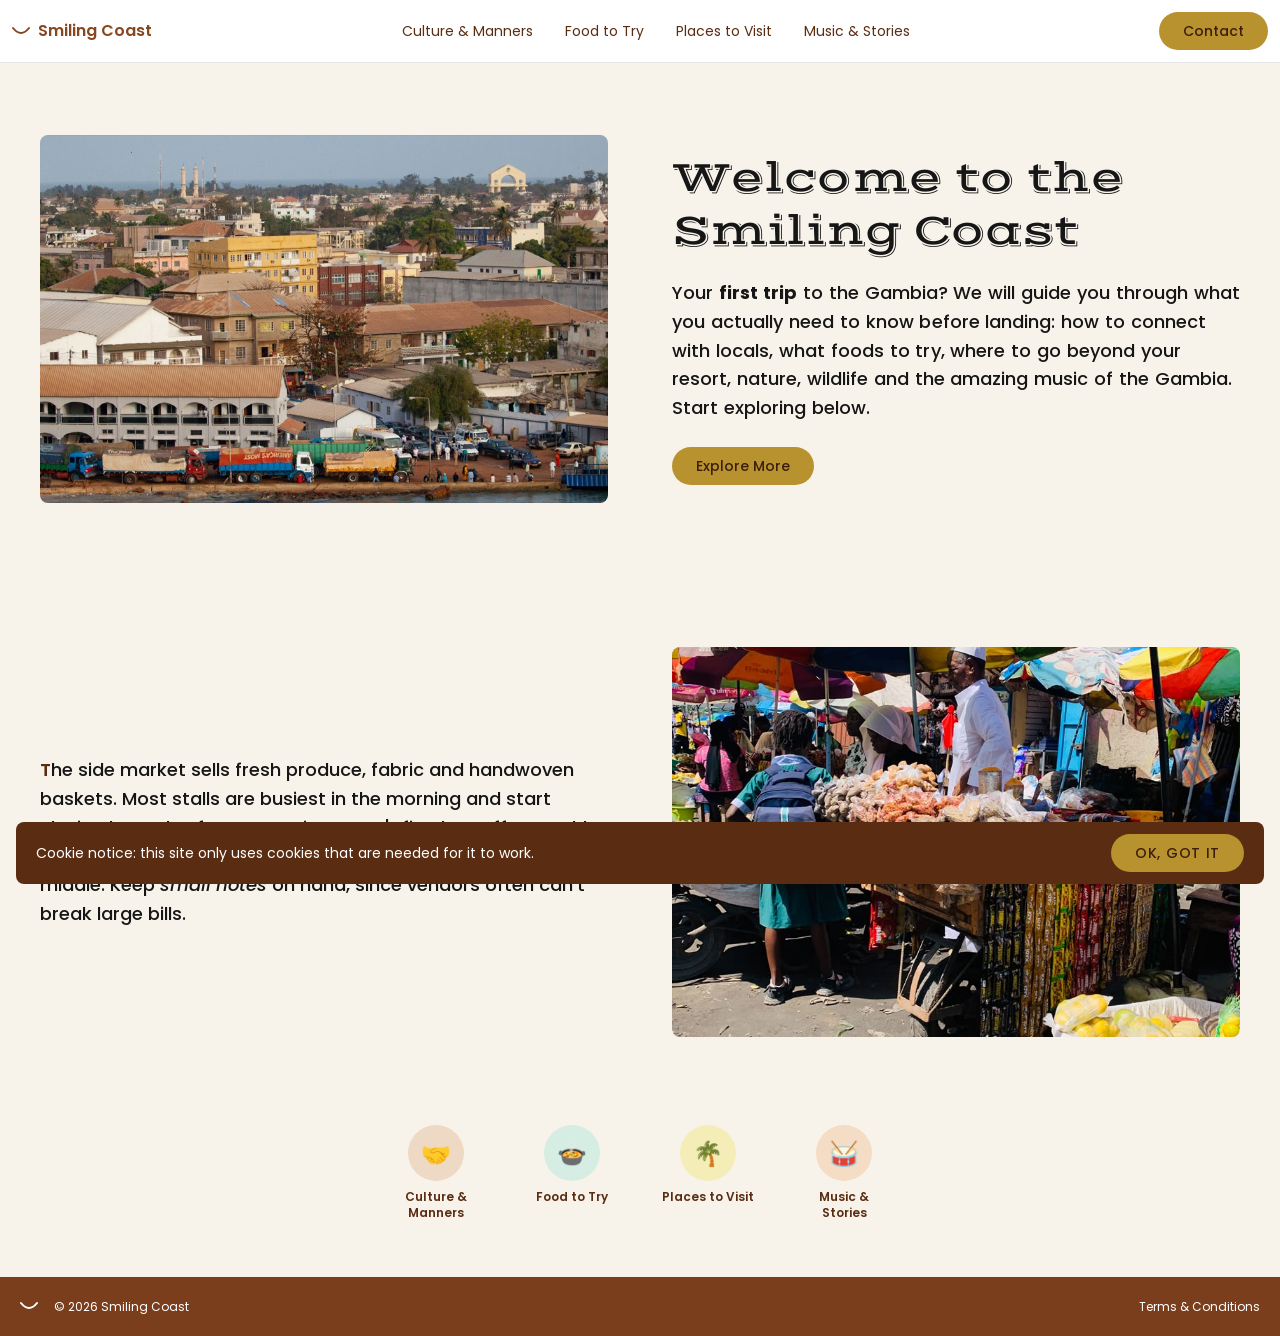
==== index.html @ 9011745f "Finish the culture page" ====
<!DOCTYPE html>
<html lang="en">
	<head>
		<meta charset="utf-8">
		<meta name="viewport" content="width=device-width, initial-scale=1">
		<meta name="description" content="A first-timer's travel guide to the Gambia: local manners, food to try, places to visit and the music of the Smiling Coast.">
		<meta name="keywords" content="Gambia, travel guide, Banjul, Gambian food, kora music">
		<meta name="author" content="M. Juwara">
		<title>Smiling Coast Guide | Home</title>
		<link rel="icon" type="image/svg+xml" href="img/favicon.svg">
		<link rel="stylesheet" type="text/css" href="https://fonts.googleapis.com/css2?family=Poppins:wght@400;500;600&amp;family=Vast+Shadow&amp;display=swap">
		<link rel="stylesheet" type="text/css" href="css/style.css">
	</head>
	<body>
		<header class="site-header">
			<a class="logo" href="index.html">
				<svg class="logo-svg" width="18" height="10" viewBox="0 0 18 10" aria-hidden="true"><path d="M1 2 Q9 12 17 2" fill="none" stroke="currentColor" stroke-width="2" stroke-linecap="round"/></svg>
				Smiling Coast
			</a>
			<nav class="site-nav">
				<ul>
					<li><a href="culture.html">Culture &amp; Manners</a></li>
					<li><a href="food.html">Food to Try</a></li>
					<li><a href="place.html">Places to Visit</a></li>
					<li><a href="music.html">Music &amp; Stories</a></li>
				</ul>
			</nav>
			<a class="btn" href="contact.html">Contact</a>
		</header>

		<main>
			<section class="hero">
				<figure class="hero-image">
					<img src="img/coverImage-banner.jpg" alt="Aerial view of the Banjul waterfront" title="The Banjul waterfront from above">
					<figcaption class="visually-hidden">Banjul, the Gambia</figcaption>
				</figure>
				<header class="hero-content">
					<h1>Welcome to the Smiling Coast</h1>
					<p class="hero-text">Your <strong>first trip</strong> to the Gambia? We will guide you through what you actually need to know before landing: how to connect with locals, what foods to try, where to go beyond your resort, nature, wildlife and the amazing music of the Gambia. Start exploring below.</p>
					<a class="btn" href="#explore">Explore More</a>
				</header>
			</section>

			<article class="market">
				<h2 class="visually-hidden">Market tips</h2>
				<p class="market-text">The side market sells fresh produce, fabric and handwoven baskets. Most stalls are busiest in the morning and start closing by early afternoon. Prices aren't fixed, so offer roughly half of what's asked and expect to land somewhere in the middle. Keep <em>small notes</em> on hand, since vendors often can't break large bills.</p>
				<figure class="market-image">
					<img src="img/marketSide.JPG" alt="Roadside stall selling watermelons and woven baskets" title="A roadside market outside Banjul">
					<figcaption class="visually-hidden">Roadside stalls are where everyday life happens.</figcaption>
				</figure>
			</article>

			<section class="explore" id="explore">
				<h2 class="visually-hidden">Explore the guide</h2>
				<ul class="card-grid">
					<li>
						<a class="card" href="culture.html">
							<span class="card-icon">🤝</span>
							<span class="card-label">Culture &amp; Manners</span>
						</a>
					</li>
					<li>
						<a class="card" href="food.html">
							<span class="card-icon">🍲</span>
							<span class="card-label">Food to Try</span>
						</a>
					</li>
					<li>
						<a class="card" href="place.html">
							<span class="card-icon">🌴</span>
							<span class="card-label">Places to Visit</span>
						</a>
					</li>
					<li>
						<a class="card" href="music.html">
							<span class="card-icon">🥁</span>
							<span class="card-label">Music &amp; Stories</span>
						</a>
					</li>
				</ul>
			</section>
		</main>

		<footer class="site-footer">
			<p class="footer-info">
				<svg class="logo-icon" width="18" height="10" viewBox="0 0 18 10" aria-hidden="true"><path d="M1 2 Q9 12 17 2" fill="none" stroke="currentColor" stroke-width="2" stroke-linecap="round"/></svg>
				<span class="footer-copy">&copy; 2026 Smiling Coast</span>
			</p>
			<ul class="footer-links">
				<li><a href="#">Terms &amp; Conditions</a></li>
			</ul>
		</footer>

		<aside class="cookies" id="cookies">
			<p>Cookie notice: this site only uses cookies that are needed for it to work.</p>
			<a class="btn" href="#cookies">OK, got it</a>
		</aside>
	</body>
</html>
---- css/style.css ----
*,
*::before,
*::after {
	box-sizing: border-box;
}

/* Page font, text color and cream background */
body {
	margin: 0;
	font-family: "Poppins", Arial, Helvetica, sans-serif;
	font-size: 1rem;
	line-height: 1.6;
	color: #161616;
	background-color: #F8F3EA;
}

/* Images never grow wider than their box */
img {
	display: block;
	max-width: 100%;
}

/* Remove the default indent browsers give to figure */
figure {
	margin: 0;
}

.visually-hidden {
	position: absolute;
	width: 1px;
	height: 1px;
	margin: 0;
	overflow: hidden;
	text-indent: -9999px;
}


/* ===== 2. Buttons ===== */

/* Gold pill button (Contact, Explore More, cookie OK) */
.btn {
	display: inline-block;
	padding: 0.5rem 1.5rem;
	background-color: #B8922E;
	color: #3B1E0C;
	font-size: 0.875rem;
	font-weight: 500;
	text-decoration: none;
	border-radius: 2rem;
}

/* Button colors flip on hover, click and keyboard focus */
.btn:hover,
.btn:active,
.btn:focus {
	background-color: #5A2D12;
	color: #FFFFFF;
}


/* ===== 3. Site header and menu ===== */

/* White bar: logo left, menu middle, button right.
	Border: 0 top, 0 sides, 1px bottom = thin line under the header.
	position + z-index keep the header above the page content. */
.site-header {
	position: relative;
	z-index: 10;
	display: flex;
	justify-content: space-between;
	align-items: center;
	padding: 0.75rem;
	background-color: #FFFFFF;
	border-width: 0 0 1px;
	border-style: solid;
	border-color: #E5E5E5;
}

/* Logo: smile icon next to the name */
.logo {
	display: flex;
	align-items: center;
	gap: 0.5rem;
	color: #874520;
	font-weight: 600;
	text-decoration: none;
}

/* Smile icon in the same brown as the logo text */
.logo-svg {
	color: #874520;
}

/* Menu in one row, without bullets */
.site-nav ul {
	display: flex;
	gap: 2rem;
	list-style: none;
	margin: 0;
	padding: 0;
}

/* Menu links: only links directly inside the list items */
.site-nav li > a {
	color: #5A2D12;
	font-size: 0.875rem;
	text-decoration: none;
}

/* Menu links on hover, click and keyboard focus */
.site-nav li > a:hover,
.site-nav li > a:active,
.site-nav li > a:focus {
	color: #B8922E;
	text-decoration: underline;
}

/* The page you are on gets a beige pill */
.site-nav a[aria-current="page"] {
	padding: 0.375rem 0.75rem;
	background-color: #EBDCC8;
	border-radius: 2rem;
}


/* ===== 4. Site footer ===== */

/* Brown bar at the bottom of the page */
.site-footer {
	padding: 1.25rem;
	background-color: #7A3E1D;
	color: #FFFFFF;
	font-size: 0.75rem;
}

/* Footer closes below the two floated parts */
.site-footer::after {
	content: "";
	display: block;
	clear: both;
}

/* Copyright block floats to the left: icon and text in one row */
.footer-info {
	float: left;
	display: flex;
	align-items: center;
	gap: 1rem;
	margin: 0;
}

/* Links float to the right */
.footer-links {
	float: right;
	display: flex;
	margin: 0;
	padding: 0;
	list-style: none;
}

.footer-links a {
	color: #FFFFFF;
	text-decoration: none;
}

.footer-links a:hover,
.footer-links a:active,
.footer-links a:focus {
	text-decoration: underline;
}


/* ===== 5. Cookie message ===== */

/* Pinned to the bottom of the screen, on top of everything */
.cookies {
	position: fixed;
	right: 1rem;
	bottom: 1rem;
	left: 1rem;
	z-index: 9999;
	display: flex;
	justify-content: space-between;
	align-items: center;
	gap: 1rem;
	padding: 0.75rem 1.25rem;
	background-color: #5A2D12;
	color: #FFFFFF;
	font-size: 0.875rem;
	border-radius: 0.5rem;
}

.cookies p {
	margin: 0;
}

/* Cookie button in capitals */
.cookies .btn {
	text-transform: uppercase;
	letter-spacing: 0.05em;
}

.cookies:target {
	display: none;
}

.hero h1 {
	margin: 0 0 1.25rem;
	font-family: "Vast Shadow", Georgia, serif;
	font-size: 2.75rem;
	font-weight: 400;
	line-height: 1.2;
	letter-spacing: -0.02em;
}

/* Image and text side by side, centered on the page */
.hero,
.market {
	display: flex;
	align-items: center;
	gap: 4rem;
	max-width: 82rem;
	margin: 0 auto;
	padding: 4.5rem 2.5rem;
}

/* Image and text share the row equally */
.hero-image,
.hero-content,
.market-text,
.market-image {
	flex: 1;
}

/* Photos fill their box, cropped neatly, with rounded corners */
.hero-image img,
.market-image img {
	width: 100%;
	object-fit: cover;
	border-radius: 0.5rem;
}

/* Hero photo is taller than the market photo, as in the design */
.hero-image img {
	height: 23rem;
}

.market-image img {
	height: 390px;
}

/* Intro text under the heading */
.hero-text {
	margin: 0 0 1.5rem;
	font-size: 1.125rem;
	font-weight: 500;
	word-spacing: 0.05em;
}

/* Market tip text */
.market-text {
	margin: 0;
	font-size: 1.125rem;
	font-weight: 500;
}

/* First letter of the market tip in brown */
.market-text::first-letter {
	color: #5A2D12;
	font-weight: 600;
}

/* Space around the category icon row */
.explore {
	padding: 1rem 2.5rem 3.5rem;
}

/* Four categories in one row, centered */
.card-grid {
	display: flex;
	justify-content: center;
	gap: 2.5rem;
	list-style: none;
	margin: 0;
	padding: 0;
}

/* Each category: icon circle above its label */
.card {
	display: flex;
	flex-direction: column;
	align-items: center;
	gap: 0.5rem;
	width: 6rem;
	color: #5A2D12;
	font-size: 0.75rem;
	font-weight: 600;
	line-height: 1.3;
	text-align: center;
	text-decoration: none;
}

/* Round icon background */
.card-icon {
	display: flex;
	justify-content: center;
	align-items: center;
	width: 3.5rem;
	height: 3.5rem;
	border-radius: 50%;
	font-size: 1.5rem;
}

/* A different soft color for each circle */
.card-grid > li:nth-child(1) .card-icon {
	background-color: #EED9C4;
}

.card-grid > li:nth-child(2) .card-icon {
	background-color: #D5EDE2;
}

.card-grid > li:nth-child(3) .card-icon {
	background-color: #F5EDB8;
}

.card-grid > li:nth-child(4) .card-icon {
	background-color: #F5DCC4;
}

/* Underline the label on hover, click and keyboard focus */
.card:hover .card-label,
.card:active .card-label,
.card:focus .card-label {
	text-decoration: underline;
}


/* ===== 7. Culture, Food and Places pages ===== */

/* Intro and card list share the same width, centered */
.culture-intro,
.greetings-h2 {
	max-width: 85rem;
	margin: 0 auto;
	padding: 0 2.5rem;
}

.culture-intro {
	padding-top: 2rem;
	padding-bottom: 2rem;
}

/* Page heading: display font, 34px */
.culture-h1 {
	font-family: "Vast Shadow", Georgia, serif;
	font-size: 2.125rem;
	font-weight: 400;
}

.greetings-h2 {
	margin-bottom: 1rem;
}

.culture-intro p {
	max-width: 37.5rem;
	font-weight: 500;
}

/* Cards in 3 columns */
.greetings-list {
	display: grid;
	grid-template-columns: repeat(3, 1fr);
	gap: 2rem;
	max-width: 85rem;
	margin: 0 auto;
	padding: 0 2.5rem 4rem;
	list-style: none;
}

.greetings-card {
	height: 100%;
	overflow: hidden;
	background-color: #FFFFFF;
	border-radius: 0.5rem;
}

.greetings-card img {
	width: 100%;
	height: 300px;
	object-fit: cover;
}

.greetings-card h3 {
	margin: 1rem 1rem 0.5rem;
	color: #7A3E1D;
	font-size: 1rem;
	font-weight: 600;
}

.greetings-card p {
	margin: 0 1rem 1.25rem;
	font-size: 0.8125rem;
	line-height: 24px;
}

/* Food page: square photos, height the same as the width */
.food-list .greetings-card img {
	height: auto;
	aspect-ratio: 1 / 1;
}


/* ===== 8. Music page ===== */

/* Hero: text on the left, video on the right, on a dark brown panel */
.music-hero {
	display: flex;
	justify-content: center;
	align-items: center;
	gap: 4rem;
	width: calc(100% - 5rem);
	max-width: 80rem;
	margin: 2rem auto 0;
	padding: 2.5rem;
	background-color: #5A2D12;
	color: #FFFFFF;
	border-radius: 1rem;
}

.music-hero-text {
	flex: 0 1 32rem;
}

.hero-label {
	margin: 0;
	color: #E8C46A;
	font-size: 0.75rem;
	font-weight: 600;
	letter-spacing: 0.1em;
	text-transform: uppercase;
}

.music-h1 {
	margin: 0.5rem 0 1rem;
	font-family: "Vast Shadow", Georgia, serif;
	font-size: 2.5rem;
	font-weight: 400;
	line-height: 1.2;
}

.music-hero-text p:not(.hero-label) {
	max-width: 30rem;
	margin: 0 0 1.5rem;
	opacity: 0.9;
}

.music-hero-text strong {
	color: #E8C46A;
}

/* Upright phone video: fixed height, width follows its shape */
.hero-video {
	display: block;
	width: auto;
	max-width: 50%;
	height: 380px;
	border-radius: 0.75rem;
	box-shadow: 0 1rem 2rem rgba(0, 0, 0, 0.35);
}

/* Videos, Audio stories and Photos sections */
.media-section {
	max-width: 85rem;
	margin: 0 auto;
	padding: 4rem 2.5rem 0;
}

.media-section:last-child {
	padding-bottom: 5rem;
}

.section-label {
	margin: 0;
	color: #B8922E;
	font-size: 0.75rem;
	font-weight: 600;
	letter-spacing: 0.1em;
	text-transform: uppercase;
}

.media-h2 {
	margin: 0.25rem 0 0;
	color: #3B1E0C;
	font-family: "Vast Shadow", Georgia, serif;
	font-size: 1.75rem;
	font-weight: 400;
}

.media-intro {
	margin: 0.25rem 0 1.5rem;
	color: #874520;
	font-size: 0.875rem;
}

.video-grid,
.audio-grid,
.photo-row {
	margin: 0;
	padding: 0;
	list-style: none;
}

/* The same white card for videos and photos */
.media-card {
	height: 100%;
	overflow: hidden;
	background-color: #FFFFFF;
	border-radius: 0.75rem;
	box-shadow: 0 2px 8px rgba(90, 45, 18, 0.08);
	transition: transform 0.2s, box-shadow 0.2s;
}

.media-card:hover {
	transform: translateY(-4px);
	box-shadow: 0 10px 24px rgba(90, 45, 18, 0.18);
}

.media-card img,
.media-card video {
	display: block;
	width: 100%;
	height: auto;
	background-color: #000000;
}

.media-card h3,
.media-card figcaption,
.audio-card h3 {
	margin: 0;
	padding: 1rem;
	color: #5A2D12;
	font-size: 1rem;
	font-weight: 600;
	line-height: 1.3;
}

/* Videos: 3 equal columns, all the same phone shape */
.video-grid {
	display: grid;
	grid-template-columns: repeat(3, 1fr);
	gap: 1.5rem;
}

/* Short description under each video title */
.media-card p {
	margin: 0;
	padding: 0 1rem 1rem;
	font-size: 0.875rem;
}

.video-grid video {
	aspect-ratio: 9 / 16;
	object-fit: cover;
}

/* Audio: 2 equal brown cards */
.audio-grid {
	display: grid;
	grid-template-columns: repeat(2, 1fr);
	gap: 1.5rem;
}

.audio-card {
	height: 100%;
	padding: 1.5rem;
	background-color: #7A3E1D;
	color: #FFFFFF;
	border-radius: 0.75rem;
}

/* Icon on the left, title and text stacked on the right */
.audio-head {
	display: grid;
	grid-template-columns: auto 1fr;
	column-gap: 1rem;
	align-items: start;
	margin-bottom: 1.25rem;
}

/* 52px circle: 12px padding on each side + a 28px icon */
.audio-icon {
	grid-row: span 2;
	width: 3.25rem;
	height: 3.25rem;
	padding: 0.75rem;
	color: #3B1E0C;
	background-color: #E8C46A;
	border-radius: 50%;
}

.audio-card h3 {
	padding: 0;
	color: #FFFFFF;
}

.audio-text {
	grid-column: 2;
	margin: 0.25rem 0 0;
	font-size: 0.875rem;
	opacity: 0.85;
}

.audio-card audio {
	display: block;
	width: 100%;
}

/* Photos: one row, all the same height, each photo keeps its own shape.
	Flex grows by the photo's shape: tall photos 2 wide, the wide photo 4.5 wide */
.photo-row {
	display: flex;
	gap: 1.5rem;
}

.photo-tall {
	flex: 2;
}

.photo-wide {
	flex: 4.5;
}

/* Good to know: 4 tip cards in a row, each with a gold line on top */
.tips-grid {
	display: grid;
	grid-template-columns: repeat(4, 1fr);
	gap: 1.5rem;
	margin: 0;
	padding: 0;
	list-style: none;
}

.tips-grid li {
	padding: 1.25rem;
	background-color: #FFFFFF;
	border-top: 4px solid #B8922E;
	border-radius: 0.75rem;
}

.tips-grid h3 {
	margin: 0 0 0.5rem;
	color: #5A2D12;
	font-size: 1rem;
	font-weight: 600;
	line-height: 1.3;
}

.tips-grid p {
	margin: 0;
	font-size: 0.875rem;
}


/* ===== 8b. Contact page ===== */

.contact-intro,
.contact-layout {
	max-width: 85rem;
	margin: 0 auto;
	padding: 2.5rem 2.5rem 0;
}

.contact-intro p:last-child {
	max-width: 30rem;
	font-weight: 500;
}

/* Small beige pill above the heading */
.contact-badge {
	display: inline-block;
	margin: 0;
	padding: 0.25rem 0.75rem;
	background-color: #EBDCC8;
	color: #5A2D12;
	font-size: 0.75rem;
	border-radius: 2rem;
}

/* Form on the left, contact details on the right */
.contact-layout {
	display: grid;
	grid-template-columns: 1fr 1fr;
	gap: 3rem;
	padding-top: 1rem;
	padding-bottom: 5rem;
}

/* The fieldset is a 2-column grid: name and email side by side */
.contact-form fieldset {
	display: grid;
	grid-template-columns: 1fr 1fr;
	gap: 1rem 1.25rem;
	margin: 0;
	padding: 0;
	border-width: 0;
}

.field {
	margin: 0;
}

/* Subject, message and button use the full width */
.field-full {
	grid-column: 1 / -1;
	margin: 0;
}

.field label {
	display: block;
	margin-bottom: 0.375rem;
	font-size: 0.8125rem;
	font-weight: 500;
}

.field input,
.field textarea {
	width: 100%;
	padding: 0.625rem 0.75rem;
	font-family: inherit;
	font-size: 0.875rem;
	background-color: #FFFFFF;
	border-width: 1px;
	border-style: solid;
	border-color: #CFC4B4;
	border-radius: 0.375rem;
}

.field textarea {
	resize: vertical;
}

/* Brown border when you click into a field */
.field input:focus,
.field textarea:focus {
	border-color: #874520;
	outline: none;
}

/* The submit input looks like the other gold buttons */
.contact-form .btn {
	font-family: inherit;
	font-weight: 600;
	border-width: 0;
	cursor: pointer;
}

/* Small orange-brown labels: "Contact details", "Opening hours" */
.contact-label {
	margin: 0 0 1rem;
	color: #874520;
	font-size: 0.6875rem;
	font-weight: 600;
	letter-spacing: 0.1em;
	text-align: left;
	text-transform: uppercase;
}

/* Contact details, with a line underneath */
.contact-info address {
	padding-bottom: 1.5rem;
	font-style: normal;
	border-bottom: 1px solid #E5DCCD;
}

.contact-list {
	margin: 0;
	padding: 0;
	list-style: none;
}

/* Icon on the left, small label and value stacked on the right */
.contact-list li {
	display: grid;
	grid-template-columns: auto 1fr;
	column-gap: 0.75rem;
	align-items: center;
	margin-bottom: 0.75rem;
	font-size: 0.875rem;
	line-height: 1.3;
}

.contact-icon {
	grid-row: span 2;
	padding: 0.5rem;
	color: #874520;
	background-color: #EBDCC8;
	border-radius: 50%;
}

.contact-small {
	color: #8A7A6A;
	font-size: 0.6875rem;
}

.contact-list a {
	color: inherit;
	text-decoration: none;
}

.contact-list a:hover,
.contact-list a:focus {
	text-decoration: underline;
}

/* Opening hours table */
.hours-table {
	width: 100%;
	margin-top: 1.5rem;
	border-collapse: collapse;
	font-size: 0.8125rem;
}

.hours-table th,
.hours-table td {
	padding: 0.5rem 0.75rem;
}

.hours-table th {
	font-weight: 400;
	text-align: left;
}

.hours-table td {
	font-weight: 600;
	text-align: right;
}

.hours-table .closed {
	color: #8A7A6A;
	font-weight: 400;
}

/* Table stripes: even rows light blue, odd rows white */
.hours-table tbody tr:nth-child(even) {
	background-color: #CFF;
}

.hours-table tbody tr:nth-child(odd) {
	background-color: #FFF;
}

/* Map under the opening hours */
.contact-map {
	display: block;
	width: 100%;
	height: 12rem;
	margin-top: 1.5rem;
	border-width: 0;
	border-radius: 0.75rem;
}


/* ===== 9. Tablet: 1024px and smaller ===== */
@media (max-width: 1024px) {
	/* Header: less side space, menu links closer together */
	.site-header {
		padding: 0.75rem 2rem;
	}

	.site-nav ul {
		gap: 1.25rem;
	}

	/* Footer: no floats, copyright above the links, both centered */
	.footer-info,
	.footer-links {
		float: none;
		justify-content: center;
	}

	.site-footer {
		text-align: center;
	}

	.footer-links {
		margin-top: 0.75rem;
	}

	/* Home: smaller heading, tighter rows, shorter photos */
	.hero h1 {
		font-size: 2.25rem;
	}

	.hero,
	.market {
		gap: 2.5rem;
		padding: 3.5rem 2rem;
	}

	.hero-image img {
		height: 19rem;
	}

	.market-image img {
		height: 16rem;
	}

	/* Culture, Food, Places: less side space, 2 card columns */
	.culture-intro,
	.greetings-h2,
	.greetings-list {
		padding-left: 1rem;
		padding-right: 1rem;
	}

	.greetings-list {
		grid-template-columns: repeat(2, 1fr);
	}

	/* Music */
	.media-section {
		padding-left: 1rem;
		padding-right: 1rem;
	}

	.music-hero {
		width: calc(100% - 2rem);
		gap: 2rem;
		padding: 2rem;
	}

	.video-grid {
		gap: 1rem;
	}

	.tips-grid {
		grid-template-columns: repeat(2, 1fr);
	}

	/* Contact: less side space */
	.contact-intro,
	.contact-layout {
		padding-left: 1rem;
		padding-right: 1rem;
	}

	.contact-layout {
		gap: 2rem;
	}
}


/* ===== 10. Smartphone: 768px and smaller ===== */
@media (max-width: 768px) {
	/* Header parts stacked, menu links wrap and center */
	.site-header {
		flex-direction: column;
		gap: 0.75rem;
		padding: 0.75rem 1rem;
	}

	.site-nav ul {
		flex-wrap: wrap;
		justify-content: center;
		gap: 0.5rem 1rem;
	}

	/* Cookie text above the button */
	.cookies {
		flex-direction: column;
		text-align: center;
	}

	/* Home: heading fits a narrow screen, image above text */
	.hero h1 {
		font-size: 1.75rem;
	}

	.hero,
	.market {
		flex-direction: column;
		gap: 1.5rem;
		padding: 2.5rem 1.25rem;
	}

	/* Market: text comes first in the HTML, so reverse to show the image first */
	.market {
		flex-direction: column-reverse;
	}

	.hero-image img,
	.market-image img {
		height: 14rem;
	}

	.hero-text,
	.market-text {
		font-size: 1rem;
	}

	/* Categories in two rows if needed */
	.card-grid {
		flex-wrap: wrap;
		gap: 1.5rem;
	}

	/* Culture, Food, Places: 1 card column */
	.greetings-list {
		grid-template-columns: 1fr;
	}

	/* Music: everything stacked */
	.music-hero {
		flex-direction: column;
		align-items: stretch;
		padding: 1.5rem;
	}

	.music-hero-text {
		flex: none;
	}

	.music-h1 {
		font-size: 1.75rem;
	}

	.hero-video {
		max-width: 100%;
		height: 360px;
		margin: 0 auto;
	}

	.media-section {
		padding-top: 3rem;
	}

	.video-grid,
	.audio-grid {
		grid-template-columns: 1fr;
	}

	.video-grid video {
		width: auto;
		max-width: 100%;
		height: 480px;
		margin: 0 auto;
	}

	.photo-row {
		flex-direction: column;
	}

	.tips-grid {
		grid-template-columns: 1fr;
	}

	/* Contact: form above the details, one field per row */
	.contact-layout,
	.contact-form fieldset {
		grid-template-columns: 1fr;
	}
}
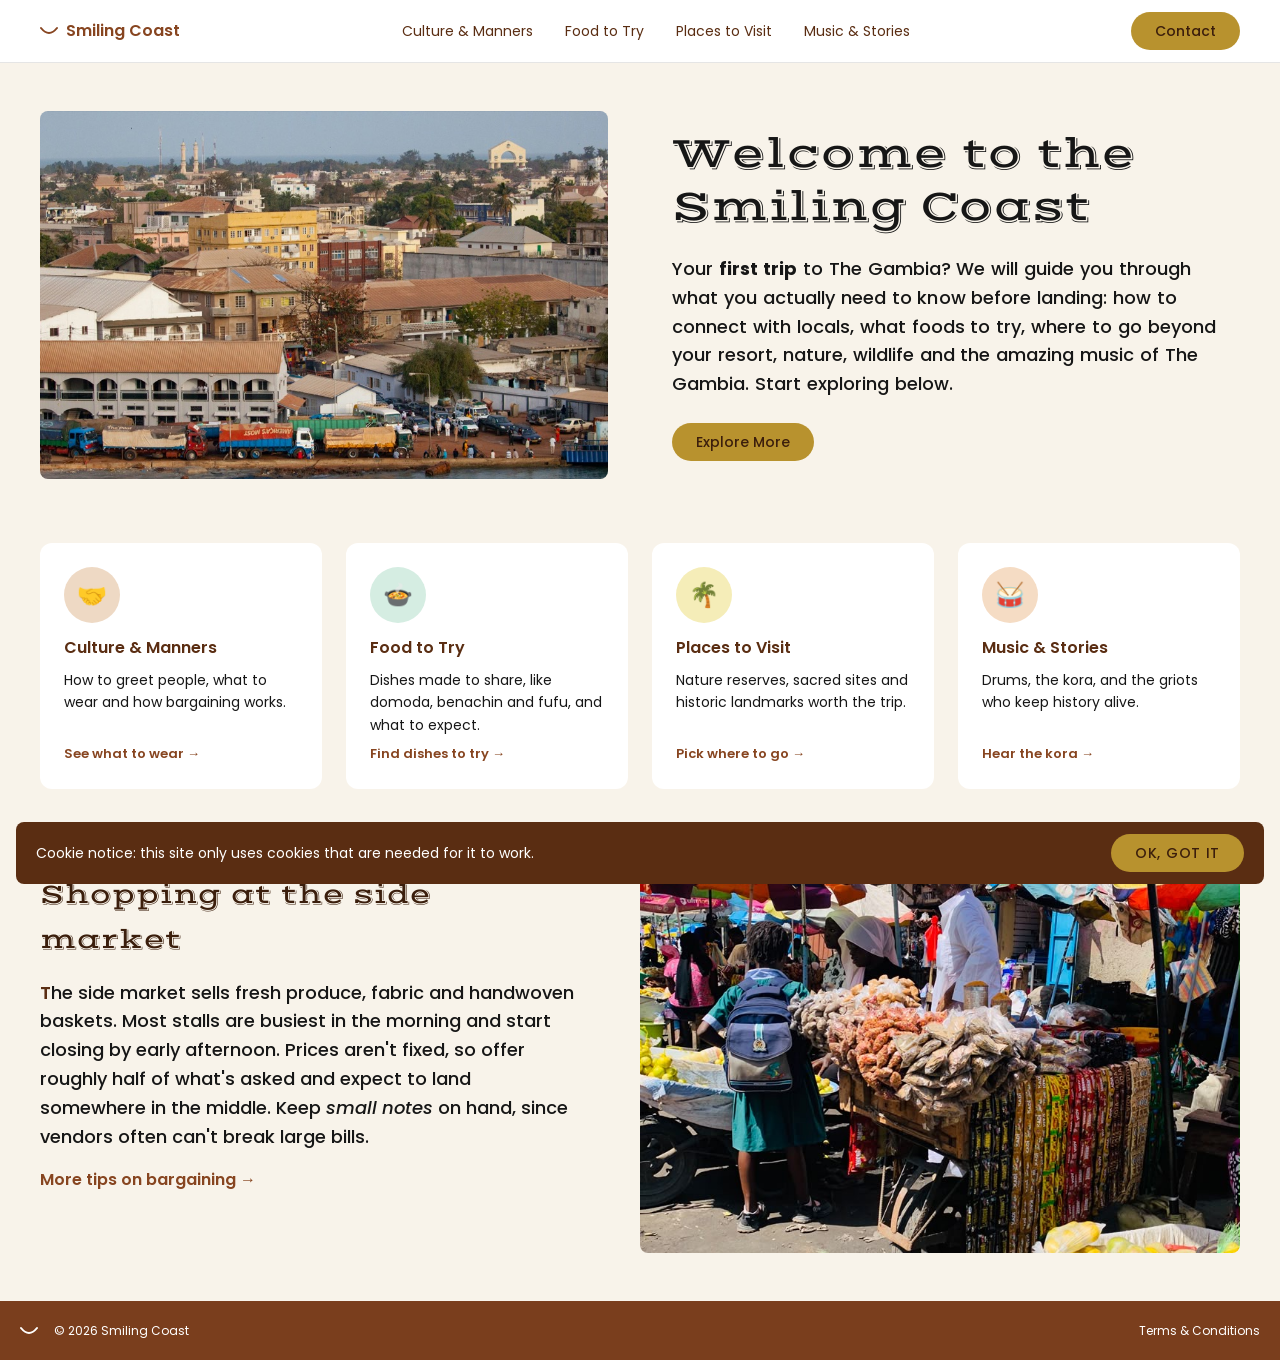
==== commit b5bfd3d3: "fix main in home page" ====
--- a/index.html
+++ b/index.html
@@ -3,7 +3,7 @@
 	<head>
 		<meta charset="utf-8">
 		<meta name="viewport" content="width=device-width, initial-scale=1">
-		<meta name="description" content="A first-timer's travel guide to the Gambia: local manners, food to try, places to visit and the music of the Smiling Coast.">
+		<meta name="description" content="A first-timer's travel guide to The Gambia: local manners, food to try, places to visit and the music of the Smiling Coast.">
 		<meta name="keywords" content="Gambia, travel guide, Banjul, Gambian food, kora music">
 		<meta name="author" content="M. Juwara">
 		<title>Smiling Coast Guide | Home</title>
@@ -14,7 +14,7 @@
 	<body>
 		<header class="site-header">
 			<a class="logo" href="index.html">
-				<svg class="logo-svg" width="18" height="10" viewBox="0 0 18 10" aria-hidden="true"><path d="M1 2 Q9 12 17 2" fill="none" stroke="currentColor" stroke-width="2" stroke-linecap="round"/></svg>
+				<svg class="logo-svg" width="18" height="10" viewBox="0 0 18 10"><path d="M1 2 Q9 12 17 2" fill="none" stroke="currentColor" stroke-width="2" stroke-linecap="round"/></svg>
 				Smiling Coast
 			</a>
 			<nav class="site-nav">
@@ -32,58 +32,67 @@
 			<section class="hero">
 				<figure class="hero-image">
 					<img src="img/coverImage-banner.jpg" alt="Aerial view of the Banjul waterfront" title="The Banjul waterfront from above">
-					<figcaption class="visually-hidden">Banjul, the Gambia</figcaption>
+					<figcaption class="visually-hidden">Banjul, The Gambia</figcaption>
 				</figure>
 				<header class="hero-content">
 					<h1>Welcome to the Smiling Coast</h1>
-					<p class="hero-text">Your <strong>first trip</strong> to the Gambia? We will guide you through what you actually need to know before landing: how to connect with locals, what foods to try, where to go beyond your resort, nature, wildlife and the amazing music of the Gambia. Start exploring below.</p>
+					<p class="hero-text">Your <strong>first trip</strong> to The Gambia? We will guide you through what you actually need to know before landing: how to connect with locals, what foods to try, where to go beyond your resort, nature, wildlife and the amazing music of The Gambia. Start exploring below.</p>
 					<a class="btn" href="#explore">Explore More</a>
 				</header>
 			</section>
-
-			<article class="market">
-				<h2 class="visually-hidden">Market tips</h2>
-				<p class="market-text">The side market sells fresh produce, fabric and handwoven baskets. Most stalls are busiest in the morning and start closing by early afternoon. Prices aren't fixed, so offer roughly half of what's asked and expect to land somewhere in the middle. Keep <em>small notes</em> on hand, since vendors often can't break large bills.</p>
-				<figure class="market-image">
-					<img src="img/marketSide.JPG" alt="Roadside stall selling watermelons and woven baskets" title="A roadside market outside Banjul">
-					<figcaption class="visually-hidden">Roadside stalls are where everyday life happens.</figcaption>
-				</figure>
-			</article>
 
 			<section class="explore" id="explore">
 				<h2 class="visually-hidden">Explore the guide</h2>
 				<ul class="card-grid">
 					<li>
 						<a class="card" href="culture.html">
-							<span class="card-icon">🤝</span>
-							<span class="card-label">Culture &amp; Manners</span>
+							<span class="card-icon">&#129309;</span>
+							<h3 class="card-label">Culture &amp; Manners</h3>
+							<p class="card-text">How to greet people, what to wear and how bargaining works.</p>
+							<span class="card-more">See what to wear &rarr;</span>
 						</a>
 					</li>
 					<li>
 						<a class="card" href="food.html">
-							<span class="card-icon">🍲</span>
-							<span class="card-label">Food to Try</span>
+							<span class="card-icon">&#127858;</span>
+							<h3 class="card-label">Food to Try</h3>
+							<p class="card-text">Dishes made to share, like domoda, benachin and fufu, and what to expect.</p>
+							<span class="card-more">Find dishes to try &rarr;</span>
 						</a>
 					</li>
 					<li>
 						<a class="card" href="place.html">
-							<span class="card-icon">🌴</span>
-							<span class="card-label">Places to Visit</span>
+							<span class="card-icon">&#127796;</span>
+							<h3 class="card-label">Places to Visit</h3>
+							<p class="card-text">Nature reserves, sacred sites and historic landmarks worth the trip.</p>
+							<span class="card-more">Pick where to go &rarr;</span>
 						</a>
 					</li>
 					<li>
 						<a class="card" href="music.html">
-							<span class="card-icon">🥁</span>
-							<span class="card-label">Music &amp; Stories</span>
+							<span class="card-icon">&#129345;</span>
+							<h3 class="card-label">Music &amp; Stories</h3>
+							<p class="card-text">Drums, the kora, and the griots who keep history alive.</p>
+							<span class="card-more">Hear the kora &rarr;</span>
 						</a>
 					</li>
 				</ul>
 			</section>
+
+			<article class="market">
+				<figure class="market-image">
+					<img src="img/marketSide.JPG" alt="Roadside stall selling watermelons and woven baskets" title="A roadside market outside Banjul">
+					<figcaption class="visually-hidden">Roadside stalls are where everyday life happens.</figcaption>
+				</figure>
+				<h2 class="media-h2">Shopping at the side market</h2>
+				<p class="market-text">The side market sells fresh produce, fabric and handwoven baskets. Most stalls are busiest in the morning and start closing by early afternoon. Prices aren't fixed, so offer roughly half of what's asked and expect to land somewhere in the middle. Keep <em>small notes</em> on hand, since vendors often can't break large bills.</p>
+				<p class="market-more"><a href="culture.html">More tips on bargaining &rarr;</a></p>
+			</article>
 		</main>
 
 		<footer class="site-footer">
 			<p class="footer-info">
-				<svg class="logo-icon" width="18" height="10" viewBox="0 0 18 10" aria-hidden="true"><path d="M1 2 Q9 12 17 2" fill="none" stroke="currentColor" stroke-width="2" stroke-linecap="round"/></svg>
+				<svg class="logo-icon" width="18" height="10" viewBox="0 0 18 10"><path d="M1 2 Q9 12 17 2" fill="none" stroke="currentColor" stroke-width="2" stroke-linecap="round"/></svg>
 				<span class="footer-copy">&copy; 2026 Smiling Coast</span>
 			</p>
 			<ul class="footer-links">
--- a/css/style.css
+++ b/css/style.css
@@ -1,44 +1,40 @@
-
-*,
-*::before,
-*::after {
+/* Smiling Coast - stylesheet for all pages */
+
+/* ---------- General ---------- */
+
+/* Padding and border are included in the width */
+* {
 	box-sizing: border-box;
 }
 
-/* Page font, text color and cream background */
 body {
 	margin: 0;
-	font-family: "Poppins", Arial, Helvetica, sans-serif;
+	font-family: "Poppins", Arial, sans-serif;
 	font-size: 1rem;
 	line-height: 1.6;
 	color: #161616;
 	background-color: #F8F3EA;
 }
 
-/* Images never grow wider than their box */
 img {
 	display: block;
 	max-width: 100%;
 }
 
-/* Remove the default indent browsers give to figure */
 figure {
 	margin: 0;
 }
 
+/* Hides text on the screen, but screen readers can still read it */
 .visually-hidden {
 	position: absolute;
 	width: 1px;
 	height: 1px;
-	margin: 0;
 	overflow: hidden;
 	text-indent: -9999px;
 }
 
-
-/* ===== 2. Buttons ===== */
-
-/* Gold pill button (Contact, Explore More, cookie OK) */
+/* Gold button */
 .btn {
 	display: inline-block;
 	padding: 0.5rem 1.5rem;
@@ -50,34 +46,26 @@
 	border-radius: 2rem;
 }
 
-/* Button colors flip on hover, click and keyboard focus */
 .btn:hover,
-.btn:active,
-.btn:focus {
+.btn:active {
 	background-color: #5A2D12;
 	color: #FFFFFF;
 }
 
 
-/* ===== 3. Site header and menu ===== */
-
-/* White bar: logo left, menu middle, button right.
-	Border: 0 top, 0 sides, 1px bottom = thin line under the header.
-	position + z-index keep the header above the page content. */
+/* ---------- Header and menu ---------- */
+
 .site-header {
-	position: relative;
-	z-index: 10;
 	display: flex;
 	justify-content: space-between;
 	align-items: center;
-	padding: 0.75rem;
+	padding: 0.75rem 2.5rem;
 	background-color: #FFFFFF;
 	border-width: 0 0 1px;
 	border-style: solid;
 	border-color: #E5E5E5;
 }
 
-/* Logo: smile icon next to the name */
 .logo {
 	display: flex;
 	align-items: center;
@@ -87,36 +75,31 @@
 	text-decoration: none;
 }
 
-/* Smile icon in the same brown as the logo text */
 .logo-svg {
 	color: #874520;
 }
 
-/* Menu in one row, without bullets */
 .site-nav ul {
 	display: flex;
 	gap: 2rem;
+	margin: 0;
+	padding: 0;
 	list-style: none;
-	margin: 0;
-	padding: 0;
-}
-
-/* Menu links: only links directly inside the list items */
+}
+
 .site-nav li > a {
 	color: #5A2D12;
 	font-size: 0.875rem;
 	text-decoration: none;
 }
 
-/* Menu links on hover, click and keyboard focus */
 .site-nav li > a:hover,
-.site-nav li > a:active,
-.site-nav li > a:focus {
+.site-nav li > a:active {
 	color: #B8922E;
 	text-decoration: underline;
 }
 
-/* The page you are on gets a beige pill */
+/* The menu link of the page you are on */
 .site-nav a[aria-current="page"] {
 	padding: 0.375rem 0.75rem;
 	background-color: #EBDCC8;
@@ -124,24 +107,17 @@
 }
 
 
-/* ===== 4. Site footer ===== */
-
-/* Brown bar at the bottom of the page */
+/* ---------- Footer ---------- */
+
+/* overflow: hidden makes the footer go around the floated parts */
 .site-footer {
+	overflow: hidden;
 	padding: 1.25rem;
 	background-color: #7A3E1D;
 	color: #FFFFFF;
 	font-size: 0.75rem;
 }
 
-/* Footer closes below the two floated parts */
-.site-footer::after {
-	content: "";
-	display: block;
-	clear: both;
-}
-
-/* Copyright block floats to the left: icon and text in one row */
 .footer-info {
 	float: left;
 	display: flex;
@@ -150,10 +126,8 @@
 	margin: 0;
 }
 
-/* Links float to the right */
 .footer-links {
 	float: right;
-	display: flex;
 	margin: 0;
 	padding: 0;
 	list-style: none;
@@ -165,15 +139,14 @@
 }
 
 .footer-links a:hover,
-.footer-links a:active,
-.footer-links a:focus {
+.footer-links a:active {
 	text-decoration: underline;
 }
 
 
-/* ===== 5. Cookie message ===== */
-
-/* Pinned to the bottom of the screen, on top of everything */
+/* ---------- Cookie message ---------- */
+
+/* Stays at the bottom of the screen, on top of everything */
 .cookies {
 	position: fixed;
 	right: 1rem;
@@ -195,14 +168,60 @@
 	margin: 0;
 }
 
-/* Cookie button in capitals */
 .cookies .btn {
 	text-transform: uppercase;
 	letter-spacing: 0.05em;
 }
 
+/* Clicking "OK, got it" hides the message */
 .cookies:target {
 	display: none;
+}
+
+
+/* ---------- Shared headings and labels ---------- */
+
+/* Small uppercase text above a heading */
+.section-label {
+	margin: 0;
+	color: #8A6A1C;
+	font-size: 0.75rem;
+	font-weight: 600;
+	letter-spacing: 0.1em;
+	text-transform: uppercase;
+}
+
+.media-h2 {
+	margin: 0.25rem 0 0;
+	color: #3B1E0C;
+	font-family: "Vast Shadow", Georgia, serif;
+	font-size: 1.75rem;
+	font-weight: 400;
+}
+
+
+/* ---------- Home page ---------- */
+
+/* Photo and text next to each other */
+.hero {
+	display: flex;
+	align-items: center;
+	gap: 4rem;
+	max-width: 82rem;
+	margin: 0 auto;
+	padding: 3rem 2.5rem 2rem;
+}
+
+.hero-image,
+.hero-content {
+	flex: 1;
+}
+
+.hero-image img {
+	width: 100%;
+	height: 23rem;
+	object-fit: cover;
+	border-radius: 0.5rem;
 }
 
 .hero h1 {
@@ -211,46 +230,8 @@
 	font-size: 2.75rem;
 	font-weight: 400;
 	line-height: 1.2;
-	letter-spacing: -0.02em;
-}
-
-/* Image and text side by side, centered on the page */
-.hero,
-.market {
-	display: flex;
-	align-items: center;
-	gap: 4rem;
-	max-width: 82rem;
-	margin: 0 auto;
-	padding: 4.5rem 2.5rem;
-}
-
-/* Image and text share the row equally */
-.hero-image,
-.hero-content,
-.market-text,
-.market-image {
-	flex: 1;
-}
-
-/* Photos fill their box, cropped neatly, with rounded corners */
-.hero-image img,
-.market-image img {
-	width: 100%;
-	object-fit: cover;
-	border-radius: 0.5rem;
-}
-
-/* Hero photo is taller than the market photo, as in the design */
-.hero-image img {
-	height: 23rem;
-}
-
-.market-image img {
-	height: 390px;
-}
-
-/* Intro text under the heading */
+}
+
 .hero-text {
 	margin: 0 0 1.5rem;
 	font-size: 1.125rem;
@@ -258,61 +239,47 @@
 	word-spacing: 0.05em;
 }
 
-/* Market tip text */
-.market-text {
-	margin: 0;
-	font-size: 1.125rem;
-	font-weight: 500;
-}
-
-/* First letter of the market tip in brown */
-.market-text::first-letter {
+/* Category cards, 4 next to each other */
+.explore {
+	max-width: 82rem;
+	margin: 0 auto;
+	padding: 2rem 2.5rem;
+}
+
+.card-grid {
+	display: grid;
+	grid-template-columns: repeat(4, 1fr);
+	gap: 1.5rem;
+	margin: 0;
+	padding: 0;
+	list-style: none;
+}
+
+.card {
+	display: flex;
+	flex-direction: column;
+	align-items: flex-start;
+	gap: 0.5rem;
+	height: 100%;
+	padding: 1.5rem;
+	background-color: #FFFFFF;
 	color: #5A2D12;
-	font-weight: 600;
-}
-
-/* Space around the category icon row */
-.explore {
-	padding: 1rem 2.5rem 3.5rem;
-}
-
-/* Four categories in one row, centered */
-.card-grid {
-	display: flex;
-	justify-content: center;
-	gap: 2.5rem;
-	list-style: none;
-	margin: 0;
-	padding: 0;
-}
-
-/* Each category: icon circle above its label */
-.card {
-	display: flex;
-	flex-direction: column;
-	align-items: center;
-	gap: 0.5rem;
-	width: 6rem;
-	color: #5A2D12;
-	font-size: 0.75rem;
-	font-weight: 600;
-	line-height: 1.3;
-	text-align: center;
 	text-decoration: none;
-}
-
-/* Round icon background */
+	border-radius: 0.75rem;
+}
+
+/* Round circle behind the icon */
 .card-icon {
 	display: flex;
 	justify-content: center;
 	align-items: center;
 	width: 3.5rem;
 	height: 3.5rem;
+	font-size: 1.5rem;
 	border-radius: 50%;
-	font-size: 1.5rem;
-}
-
-/* A different soft color for each circle */
+}
+
+/* Every card gets its own circle color */
 .card-grid > li:nth-child(1) .card-icon {
 	background-color: #EED9C4;
 }
@@ -329,38 +296,108 @@
 	background-color: #F5DCC4;
 }
 
-/* Underline the label on hover, click and keyboard focus */
+.card-label {
+	margin: 0.25rem 0 0;
+	font-size: 1rem;
+	font-weight: 600;
+}
+
+/* flex: 1 takes the free space, so the links at the bottom line up */
+.card-text {
+	flex: 1;
+	margin: 0;
+	color: #161616;
+	font-size: 0.875rem;
+}
+
+.card-more {
+	color: #874520;
+	font-size: 0.8125rem;
+	font-weight: 600;
+}
+
 .card:hover .card-label,
-.card:active .card-label,
-.card:focus .card-label {
+.card:active .card-label {
 	text-decoration: underline;
 }
 
-
-/* ===== 7. Culture, Food and Places pages ===== */
-
-/* Intro and card list share the same width, centered */
-.culture-intro,
-.greetings-h2 {
+/* overflow: hidden makes the section go around the floated photo */
+.market {
+	overflow: hidden;
+	max-width: 82rem;
+	margin: 0 auto;
+	padding: 3rem 2.5rem;
+}
+
+/* The photo floats to the right, the text goes next to it */
+.market-image {
+	float: right;
+	width: 50%;
+	margin-left: 4rem;
+}
+
+.market-image img {
+	width: 100%;
+	height: 24rem;
+	object-fit: cover;
+	border-radius: 0.5rem;
+}
+
+.market .media-h2 {
+	margin-bottom: 1rem;
+}
+
+.market-text {
+	margin: 0;
+	font-size: 1.125rem;
+	font-weight: 500;
+}
+
+.market-text::first-letter {
+	color: #5A2D12;
+	font-weight: 600;
+}
+
+.market-more a {
+	color: #874520;
+	font-weight: 600;
+	text-decoration: none;
+}
+
+.market-more a:hover,
+.market-more a:active {
+	text-decoration: underline;
+}
+
+/* White box with a gold line on the left, 94% of the page wide */
+.about {
+	width: 94%;
+	max-width: 77rem;
+	margin: 4rem auto;
+	padding: 1.5rem 2rem;
+	background-color: #FFFFFF;
+	border-left: 0.25rem solid #B8922E;
+	border-radius: 0.75rem;
+}
+
+.about-text {
+	max-width: 50rem;
+	margin: 0.5rem 0 0;
+}
+
+
+/* ---------- Culture, Food and Places pages ---------- */
+
+.culture-intro {
 	max-width: 85rem;
 	margin: 0 auto;
-	padding: 0 2.5rem;
-}
-
-.culture-intro {
-	padding-top: 2rem;
-	padding-bottom: 2rem;
-}
-
-/* Page heading: display font, 34px */
+	padding: 2rem 2.5rem;
+}
+
 .culture-h1 {
 	font-family: "Vast Shadow", Georgia, serif;
 	font-size: 2.125rem;
 	font-weight: 400;
-}
-
-.greetings-h2 {
-	margin-bottom: 1rem;
 }
 
 .culture-intro p {
@@ -388,7 +425,7 @@
 
 .greetings-card img {
 	width: 100%;
-	height: 300px;
+	height: 18.75rem;
 	object-fit: cover;
 }
 
@@ -402,40 +439,40 @@
 .greetings-card p {
 	margin: 0 1rem 1.25rem;
 	font-size: 0.8125rem;
-	line-height: 24px;
-}
-
-/* Food page: square photos, height the same as the width */
+	line-height: 1.5rem;
+}
+
+/* Food page: square photos */
 .food-list .greetings-card img {
 	height: auto;
 	aspect-ratio: 1 / 1;
 }
 
 
-/* ===== 8. Music page ===== */
-
-/* Hero: text on the left, video on the right, on a dark brown panel */
+/* ---------- Music page ---------- */
+
+/* Brown box with the text on the left and the video on the right */
 .music-hero {
 	display: flex;
-	justify-content: center;
+	justify-content: space-between;
 	align-items: center;
 	gap: 4rem;
-	width: calc(100% - 5rem);
+	width: 94%;
 	max-width: 80rem;
 	margin: 2rem auto 0;
-	padding: 2.5rem;
-	background-color: #5A2D12;
+	padding: 2.5rem 4rem;
+	background-color: #7A3E1D;
 	color: #FFFFFF;
 	border-radius: 1rem;
 }
 
 .music-hero-text {
-	flex: 0 1 32rem;
+	max-width: 32rem;
 }
 
 .hero-label {
 	margin: 0;
-	color: #E8C46A;
+	color: #F5EDB8;
 	font-size: 0.75rem;
 	font-weight: 600;
 	letter-spacing: 0.1em;
@@ -450,52 +487,51 @@
 	line-height: 1.2;
 }
 
-.music-hero-text p:not(.hero-label) {
-	max-width: 30rem;
-	margin: 0 0 1.5rem;
-	opacity: 0.9;
-}
-
 .music-hero-text strong {
-	color: #E8C46A;
-}
-
-/* Upright phone video: fixed height, width follows its shape */
+	color: #F5EDB8;
+}
+
 .hero-video {
 	display: block;
-	width: auto;
 	max-width: 50%;
-	height: 380px;
+	height: 24rem;
 	border-radius: 0.75rem;
-	box-shadow: 0 1rem 2rem rgba(0, 0, 0, 0.35);
-}
-
-/* Videos, Audio stories and Photos sections */
+}
+
+/* White box with a gold line on the left */
+.griot-box {
+	width: 94%;
+	max-width: 80rem;
+	margin: 2rem auto 0;
+	padding: 1.5rem 2rem;
+	background-color: #FFFFFF;
+	border-left: 0.25rem solid #B8922E;
+	border-radius: 0.75rem;
+}
+
+.griot-box h2 {
+	margin: 0 0 0.5rem;
+	color: #3B1E0C;
+	font-family: "Vast Shadow", Georgia, serif;
+	font-size: 1.25rem;
+	font-weight: 400;
+}
+
+.griot-box p {
+	max-width: 50rem;
+	margin: 0;
+}
+
+/* The sections under the hero */
 .media-section {
 	max-width: 85rem;
 	margin: 0 auto;
 	padding: 4rem 2.5rem 0;
 }
 
+/* Extra space under the last section */
 .media-section:last-child {
 	padding-bottom: 5rem;
-}
-
-.section-label {
-	margin: 0;
-	color: #B8922E;
-	font-size: 0.75rem;
-	font-weight: 600;
-	letter-spacing: 0.1em;
-	text-transform: uppercase;
-}
-
-.media-h2 {
-	margin: 0.25rem 0 0;
-	color: #3B1E0C;
-	font-family: "Vast Shadow", Georgia, serif;
-	font-size: 1.75rem;
-	font-weight: 400;
 }
 
 .media-intro {
@@ -506,66 +542,67 @@
 
 .video-grid,
 .audio-grid,
-.photo-row {
+.photo-row,
+.tips-grid {
 	margin: 0;
 	padding: 0;
 	list-style: none;
 }
 
-/* The same white card for videos and photos */
+/* White card for a video or a photo */
 .media-card {
 	height: 100%;
 	overflow: hidden;
 	background-color: #FFFFFF;
 	border-radius: 0.75rem;
-	box-shadow: 0 2px 8px rgba(90, 45, 18, 0.08);
-	transition: transform 0.2s, box-shadow 0.2s;
-}
-
-.media-card:hover {
-	transform: translateY(-4px);
-	box-shadow: 0 10px 24px rgba(90, 45, 18, 0.18);
 }
 
 .media-card img,
 .media-card video {
 	display: block;
 	width: 100%;
-	height: auto;
-	background-color: #000000;
-}
-
-.media-card h3,
-.media-card figcaption,
-.audio-card h3 {
+}
+
+.media-card h3 {
 	margin: 0;
 	padding: 1rem;
 	color: #5A2D12;
 	font-size: 1rem;
 	font-weight: 600;
-	line-height: 1.3;
-}
-
-/* Videos: 3 equal columns, all the same phone shape */
+}
+
+.media-card p {
+	margin: 0;
+	padding: 0 1rem 1rem;
+	font-size: 0.875rem;
+}
+
+.media-card figcaption {
+	padding: 1rem;
+	font-size: 0.875rem;
+}
+
+/* Title of the photo on its own line */
+.media-card figcaption strong {
+	display: block;
+	margin-bottom: 0.25rem;
+	color: #5A2D12;
+	font-size: 1rem;
+}
+
+/* 3 videos next to each other */
 .video-grid {
 	display: grid;
 	grid-template-columns: repeat(3, 1fr);
 	gap: 1.5rem;
 }
 
-/* Short description under each video title */
-.media-card p {
-	margin: 0;
-	padding: 0 1rem 1rem;
-	font-size: 0.875rem;
-}
-
 .video-grid video {
-	aspect-ratio: 9 / 16;
+	height: 24rem;
 	object-fit: cover;
 }
 
-/* Audio: 2 equal brown cards */
+/* 2 brown audio cards */
 .audio-grid {
 	display: grid;
 	grid-template-columns: repeat(2, 1fr);
@@ -580,45 +617,21 @@
 	border-radius: 0.75rem;
 }
 
-/* Icon on the left, title and text stacked on the right */
-.audio-head {
-	display: grid;
-	grid-template-columns: auto 1fr;
-	column-gap: 1rem;
-	align-items: start;
-	margin-bottom: 1.25rem;
-}
-
-/* 52px circle: 12px padding on each side + a 28px icon */
-.audio-icon {
-	grid-row: span 2;
-	width: 3.25rem;
-	height: 3.25rem;
-	padding: 0.75rem;
-	color: #3B1E0C;
-	background-color: #E8C46A;
-	border-radius: 50%;
-}
-
 .audio-card h3 {
-	padding: 0;
-	color: #FFFFFF;
+	margin: 0;
+	font-size: 1rem;
 }
 
 .audio-text {
-	grid-column: 2;
-	margin: 0.25rem 0 0;
+	margin: 0.5rem 0 1.25rem;
 	font-size: 0.875rem;
-	opacity: 0.85;
 }
 
 .audio-card audio {
-	display: block;
 	width: 100%;
 }
 
-/* Photos: one row, all the same height, each photo keeps its own shape.
-	Flex grows by the photo's shape: tall photos 2 wide, the wide photo 4.5 wide */
+/* Photos in one row, the wide photo gets more space */
 .photo-row {
 	display: flex;
 	gap: 1.5rem;
@@ -632,20 +645,17 @@
 	flex: 4.5;
 }
 
-/* Good to know: 4 tip cards in a row, each with a gold line on top */
+/* 4 tips next to each other, with a gold line on top */
 .tips-grid {
 	display: grid;
 	grid-template-columns: repeat(4, 1fr);
 	gap: 1.5rem;
-	margin: 0;
-	padding: 0;
-	list-style: none;
 }
 
 .tips-grid li {
 	padding: 1.25rem;
 	background-color: #FFFFFF;
-	border-top: 4px solid #B8922E;
+	border-top: 0.25rem solid #B8922E;
 	border-radius: 0.75rem;
 }
 
@@ -653,8 +663,6 @@
 	margin: 0 0 0.5rem;
 	color: #5A2D12;
 	font-size: 1rem;
-	font-weight: 600;
-	line-height: 1.3;
 }
 
 .tips-grid p {
@@ -663,7 +671,7 @@
 }
 
 
-/* ===== 8b. Contact page ===== */
+/* ---------- Contact page ---------- */
 
 .contact-intro,
 .contact-layout {
@@ -677,7 +685,6 @@
 	font-weight: 500;
 }
 
-/* Small beige pill above the heading */
 .contact-badge {
 	display: inline-block;
 	margin: 0;
@@ -697,7 +704,7 @@
 	padding-bottom: 5rem;
 }
 
-/* The fieldset is a 2-column grid: name and email side by side */
+/* Name and email next to each other */
 .contact-form fieldset {
 	display: grid;
 	grid-template-columns: 1fr 1fr;
@@ -711,9 +718,9 @@
 	margin: 0;
 }
 
-/* Subject, message and button use the full width */
+/* Subject, message and button take both columns */
 .field-full {
-	grid-column: 1 / -1;
+	grid-column: span 2;
 	margin: 0;
 }
 
@@ -733,30 +740,21 @@
 	background-color: #FFFFFF;
 	border-width: 1px;
 	border-style: solid;
-	border-color: #CFC4B4;
+	border-color: #EBDCC8;
 	border-radius: 0.375rem;
 }
 
-.field textarea {
-	resize: vertical;
-}
-
-/* Brown border when you click into a field */
 .field input:focus,
 .field textarea:focus {
 	border-color: #874520;
-	outline: none;
-}
-
-/* The submit input looks like the other gold buttons */
+}
+
 .contact-form .btn {
 	font-family: inherit;
-	font-weight: 600;
 	border-width: 0;
 	cursor: pointer;
 }
 
-/* Small orange-brown labels: "Contact details", "Opening hours" */
 .contact-label {
 	margin: 0 0 1rem;
 	color: #874520;
@@ -767,11 +765,10 @@
 	text-transform: uppercase;
 }
 
-/* Contact details, with a line underneath */
 .contact-info address {
 	padding-bottom: 1.5rem;
 	font-style: normal;
-	border-bottom: 1px solid #E5DCCD;
+	border-bottom: 1px solid #EBDCC8;
 }
 
 .contact-list {
@@ -780,27 +777,30 @@
 	list-style: none;
 }
 
-/* Icon on the left, small label and value stacked on the right */
+/* Icon, label and value in one row */
 .contact-list li {
-	display: grid;
-	grid-template-columns: auto 1fr;
-	column-gap: 0.75rem;
+	display: flex;
 	align-items: center;
+	gap: 0.75rem;
 	margin-bottom: 0.75rem;
 	font-size: 0.875rem;
 	line-height: 1.3;
 }
 
+/* Beige circle with the symbol in the middle */
 .contact-icon {
-	grid-row: span 2;
-	padding: 0.5rem;
+	display: flex;
+	justify-content: center;
+	align-items: center;
+	width: 2.25rem;
+	height: 2.25rem;
 	color: #874520;
 	background-color: #EBDCC8;
 	border-radius: 50%;
 }
 
 .contact-small {
-	color: #8A7A6A;
+	color: #874520;
 	font-size: 0.6875rem;
 }
 
@@ -809,8 +809,7 @@
 	text-decoration: none;
 }
 
-.contact-list a:hover,
-.contact-list a:focus {
+.contact-list a:hover {
 	text-decoration: underline;
 }
 
@@ -838,11 +837,11 @@
 }
 
 .hours-table .closed {
-	color: #8A7A6A;
+	color: #874520;
 	font-weight: 400;
 }
 
-/* Table stripes: even rows light blue, odd rows white */
+/* Even rows light blue, odd rows white */
 .hours-table tbody tr:nth-child(even) {
 	background-color: #CFF;
 }
@@ -851,7 +850,6 @@
 	background-color: #FFF;
 }
 
-/* Map under the opening hours */
 .contact-map {
 	display: block;
 	width: 100%;
@@ -862,9 +860,8 @@
 }
 
 
-/* ===== 9. Tablet: 1024px and smaller ===== */
+/* ---------- Tablet ---------- */
 @media (max-width: 1024px) {
-	/* Header: less side space, menu links closer together */
 	.site-header {
 		padding: 0.75rem 2rem;
 	}
@@ -873,43 +870,61 @@
 		gap: 1.25rem;
 	}
 
-	/* Footer: no floats, copyright above the links, both centered */
+	/* Footer: no floats, everything in the middle */
+	.site-footer {
+		text-align: center;
+	}
+
 	.footer-info,
 	.footer-links {
 		float: none;
 		justify-content: center;
 	}
 
-	.site-footer {
-		text-align: center;
-	}
-
 	.footer-links {
 		margin-top: 0.75rem;
 	}
 
-	/* Home: smaller heading, tighter rows, shorter photos */
+	/* Home */
 	.hero h1 {
 		font-size: 2.25rem;
 	}
 
-	.hero,
-	.market {
+	.hero {
 		gap: 2.5rem;
-		padding: 3.5rem 2rem;
+		padding: 2rem;
 	}
 
 	.hero-image img {
 		height: 19rem;
 	}
 
+	.explore {
+		padding: 1.5rem 2rem;
+	}
+
+	.card-grid {
+		grid-template-columns: repeat(2, 1fr);
+	}
+
+	.market {
+		padding: 2.5rem 2rem;
+	}
+
+	.market-image {
+		margin-left: 2.5rem;
+	}
+
 	.market-image img {
 		height: 16rem;
 	}
 
-	/* Culture, Food, Places: less side space, 2 card columns */
+	.about {
+		margin: 3rem auto;
+	}
+
+	/* Culture, Food and Places */
 	.culture-intro,
-	.greetings-h2,
 	.greetings-list {
 		padding-left: 1rem;
 		padding-right: 1rem;
@@ -920,17 +935,21 @@
 	}
 
 	/* Music */
+	.music-hero,
+	.griot-box {
+		width: 96%;
+	}
+
+	.music-hero {
+		gap: 2rem;
+		padding: 2rem;
+	}
+
 	.media-section {
 		padding-left: 1rem;
 		padding-right: 1rem;
 	}
 
-	.music-hero {
-		width: calc(100% - 2rem);
-		gap: 2rem;
-		padding: 2rem;
-	}
-
 	.video-grid {
 		gap: 1rem;
 	}
@@ -939,7 +958,7 @@
 		grid-template-columns: repeat(2, 1fr);
 	}
 
-	/* Contact: less side space */
+	/* Contact */
 	.contact-intro,
 	.contact-layout {
 		padding-left: 1rem;
@@ -952,9 +971,8 @@
 }
 
 
-/* ===== 10. Smartphone: 768px and smaller ===== */
+/* ---------- Phone ---------- */
 @media (max-width: 768px) {
-	/* Header parts stacked, menu links wrap and center */
 	.site-header {
 		flex-direction: column;
 		gap: 0.75rem;
@@ -967,27 +985,20 @@
 		gap: 0.5rem 1rem;
 	}
 
-	/* Cookie text above the button */
 	.cookies {
 		flex-direction: column;
 		text-align: center;
 	}
 
-	/* Home: heading fits a narrow screen, image above text */
+	/* Home: everything under each other */
+	.hero {
+		flex-direction: column;
+		gap: 1.5rem;
+		padding: 1.5rem 1.25rem;
+	}
+
 	.hero h1 {
 		font-size: 1.75rem;
-	}
-
-	.hero,
-	.market {
-		flex-direction: column;
-		gap: 1.5rem;
-		padding: 2.5rem 1.25rem;
-	}
-
-	/* Market: text comes first in the HTML, so reverse to show the image first */
-	.market {
-		flex-direction: column-reverse;
 	}
 
 	.hero-image img,
@@ -1000,26 +1011,40 @@
 		font-size: 1rem;
 	}
 
-	/* Categories in two rows if needed */
+	.explore {
+		padding: 1.5rem 1.25rem;
+	}
+
 	.card-grid {
-		flex-wrap: wrap;
-		gap: 1.5rem;
-	}
-
-	/* Culture, Food, Places: 1 card column */
+		grid-template-columns: 1fr;
+	}
+
+	/* Market: no float, the photo on top of the text */
+	.market {
+		padding: 2rem 1.25rem;
+	}
+
+	.market-image {
+		float: none;
+		width: 100%;
+		margin: 0 0 1.5rem;
+	}
+
+	.about {
+		width: 90%;
+		margin: 2.5rem auto;
+		padding: 1.25rem;
+	}
+
+	/* Culture, Food and Places */
 	.greetings-list {
 		grid-template-columns: 1fr;
 	}
 
-	/* Music: everything stacked */
+	/* Music */
 	.music-hero {
 		flex-direction: column;
-		align-items: stretch;
 		padding: 1.5rem;
-	}
-
-	.music-hero-text {
-		flex: none;
 	}
 
 	.music-h1 {
@@ -1028,8 +1053,11 @@
 
 	.hero-video {
 		max-width: 100%;
-		height: 360px;
-		margin: 0 auto;
+		height: 22rem;
+	}
+
+	.griot-box {
+		padding: 1.25rem;
 	}
 
 	.media-section {
@@ -1037,28 +1065,26 @@
 	}
 
 	.video-grid,
-	.audio-grid {
+	.audio-grid,
+	.tips-grid {
 		grid-template-columns: 1fr;
 	}
 
 	.video-grid video {
-		width: auto;
-		max-width: 100%;
-		height: 480px;
-		margin: 0 auto;
+		height: 18rem;
 	}
 
 	.photo-row {
 		flex-direction: column;
 	}
 
-	.tips-grid {
-		grid-template-columns: 1fr;
-	}
-
-	/* Contact: form above the details, one field per row */
+	/* Contact: one column */
 	.contact-layout,
 	.contact-form fieldset {
 		grid-template-columns: 1fr;
 	}
-}
+
+	.field-full {
+		grid-column: auto;
+	}
+}
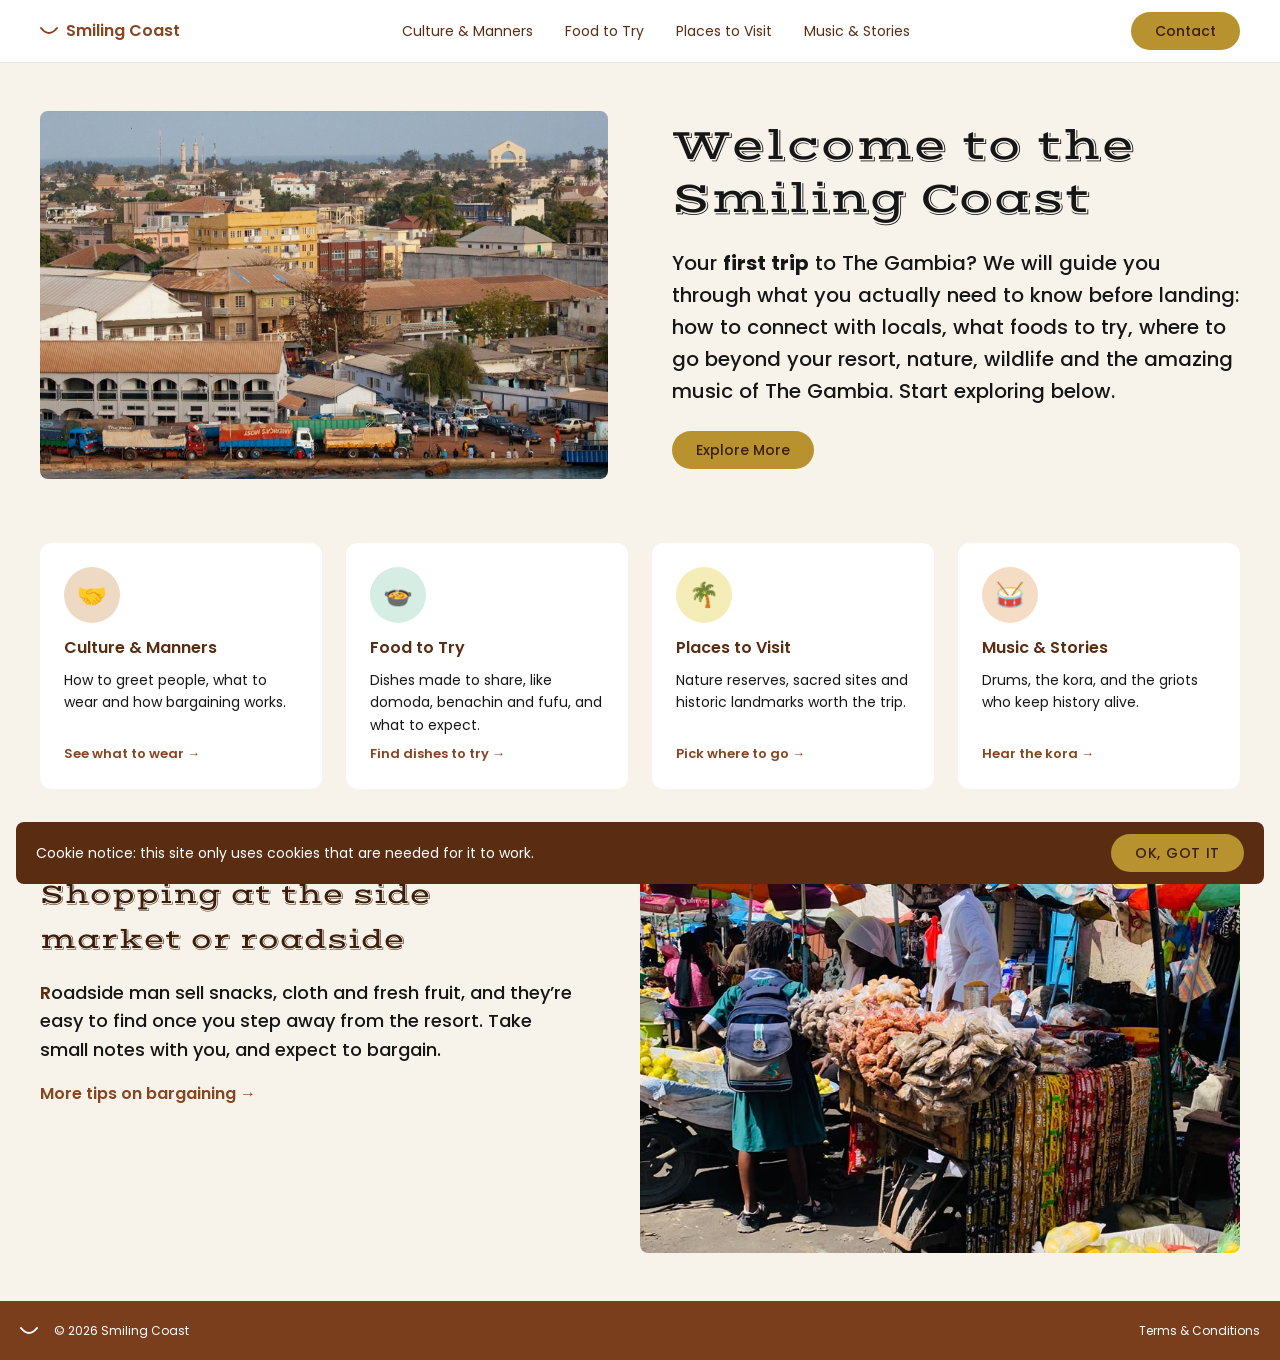
==== commit 8be4bc0e: "edit the home page and music" ====
--- a/index.html
+++ b/index.html
@@ -31,7 +31,7 @@
 		<main>
 			<section class="hero">
 				<figure class="hero-image">
-					<img src="img/coverImage-banner.jpg" alt="Aerial view of the Banjul waterfront" title="The Banjul waterfront from above">
+					<img src="img/coverImage-banner.jpg" alt="Aerial view of the Banjul waterfront" title="The Banjul capital city">
 					<figcaption class="visually-hidden">Banjul, The Gambia</figcaption>
 				</figure>
 				<header class="hero-content">
@@ -45,7 +45,7 @@
 				<h2 class="visually-hidden">Explore the guide</h2>
 				<ul class="card-grid">
 					<li>
-						<a class="card" href="culture.html">
+						<a class="card culture-card" href="culture.html">
 							<span class="card-icon">&#129309;</span>
 							<h3 class="card-label">Culture &amp; Manners</h3>
 							<p class="card-text">How to greet people, what to wear and how bargaining works.</p>
@@ -53,7 +53,7 @@
 						</a>
 					</li>
 					<li>
-						<a class="card" href="food.html">
+						<a class="card food-card" href="food.html">
 							<span class="card-icon">&#127858;</span>
 							<h3 class="card-label">Food to Try</h3>
 							<p class="card-text">Dishes made to share, like domoda, benachin and fufu, and what to expect.</p>
@@ -61,7 +61,7 @@
 						</a>
 					</li>
 					<li>
-						<a class="card" href="place.html">
+						<a class="card place-card" href="place.html">
 							<span class="card-icon">&#127796;</span>
 							<h3 class="card-label">Places to Visit</h3>
 							<p class="card-text">Nature reserves, sacred sites and historic landmarks worth the trip.</p>
@@ -69,7 +69,7 @@
 						</a>
 					</li>
 					<li>
-						<a class="card" href="music.html">
+						<a class="card music-card" href="music.html">
 							<span class="card-icon">&#129345;</span>
 							<h3 class="card-label">Music &amp; Stories</h3>
 							<p class="card-text">Drums, the kora, and the griots who keep history alive.</p>
@@ -84,8 +84,8 @@
 					<img src="img/marketSide.JPG" alt="Roadside stall selling watermelons and woven baskets" title="A roadside market outside Banjul">
 					<figcaption class="visually-hidden">Roadside stalls are where everyday life happens.</figcaption>
 				</figure>
-				<h2 class="media-h2">Shopping at the side market</h2>
-				<p class="market-text">The side market sells fresh produce, fabric and handwoven baskets. Most stalls are busiest in the morning and start closing by early afternoon. Prices aren't fixed, so offer roughly half of what's asked and expect to land somewhere in the middle. Keep <em>small notes</em> on hand, since vendors often can't break large bills.</p>
+				<h2 class="media-h2">Shopping at the side market or roadside</h2>
+				<p class="market-text">Roadside man sell snacks, cloth and fresh fruit, and they’re easy to find once you step away from the resort. Take small notes with you, and expect to bargain.</p>
 				<p class="market-more"><a href="culture.html">More tips on bargaining &rarr;</a></p>
 			</article>
 		</main>
--- a/css/style.css
+++ b/css/style.css
@@ -1,8 +1,4 @@
-/* Smiling Coast - stylesheet for all pages */
-
-/* ---------- General ---------- */
-
-/* Padding and border are included in the width */
+
 * {
 	box-sizing: border-box;
 }
@@ -106,8 +102,32 @@
 	border-radius: 2rem;
 }
 
-
-/* ---------- Footer ---------- */
+.site-nav a[aria-current="page-culture"] {
+	padding: 0.375rem 0.75rem;
+	background-color: #F0DCC8;
+	border-radius: 2rem;
+}
+
+.site-nav a[aria-current="page-food"] {
+	padding: 0.375rem 0.75rem;
+	background-color: #DBF1E3;
+	border-radius: 2rem;
+}
+
+.site-nav a[aria-current="page-place"] {
+	padding: 0.375rem 0.75rem;
+	background-color: #FBF0C8;
+	border-radius: 2rem;
+}
+
+.site-nav a[aria-current="page-music"] {
+	padding: 0.375rem 0.75rem;
+	background-color: #FBE3CC;
+	border-radius: 2rem;
+}
+
+
+
 
 /* overflow: hidden makes the footer go around the floated parts */
 .site-footer {
@@ -143,8 +163,6 @@
 	text-decoration: underline;
 }
 
-
-/* ---------- Cookie message ---------- */
 
 /* Stays at the bottom of the screen, on top of everything */
 .cookies {
@@ -179,8 +197,6 @@
 }
 
 
-/* ---------- Shared headings and labels ---------- */
-
 /* Small uppercase text above a heading */
 .section-label {
 	margin: 0;
@@ -199,8 +215,6 @@
 	font-weight: 400;
 }
 
-
-/* ---------- Home page ---------- */
 
 /* Photo and text next to each other */
 .hero {
@@ -234,7 +248,7 @@
 
 .hero-text {
 	margin: 0 0 1.5rem;
-	font-size: 1.125rem;
+	font-size: 1.25rem;
 	font-weight: 500;
 	word-spacing: 0.05em;
 }
@@ -268,6 +282,8 @@
 	border-radius: 0.75rem;
 }
 
+
+
 /* Round circle behind the icon */
 .card-icon {
 	display: flex;
@@ -403,6 +419,7 @@
 .culture-intro p {
 	max-width: 37.5rem;
 	font-weight: 500;
+	font-size: 20px;
 }
 
 /* Cards in 3 columns */
@@ -655,7 +672,6 @@
 .tips-grid li {
 	padding: 1.25rem;
 	background-color: #FFFFFF;
-	border-top: 0.25rem solid #B8922E;
 	border-radius: 0.75rem;
 }
 
@@ -683,6 +699,7 @@
 .contact-intro p:last-child {
 	max-width: 30rem;
 	font-weight: 500;
+	
 }
 
 .contact-badge {
@@ -1008,7 +1025,7 @@
 
 	.hero-text,
 	.market-text {
-		font-size: 1rem;
+		font-size: 1.25rem;
 	}
 
 	.explore {
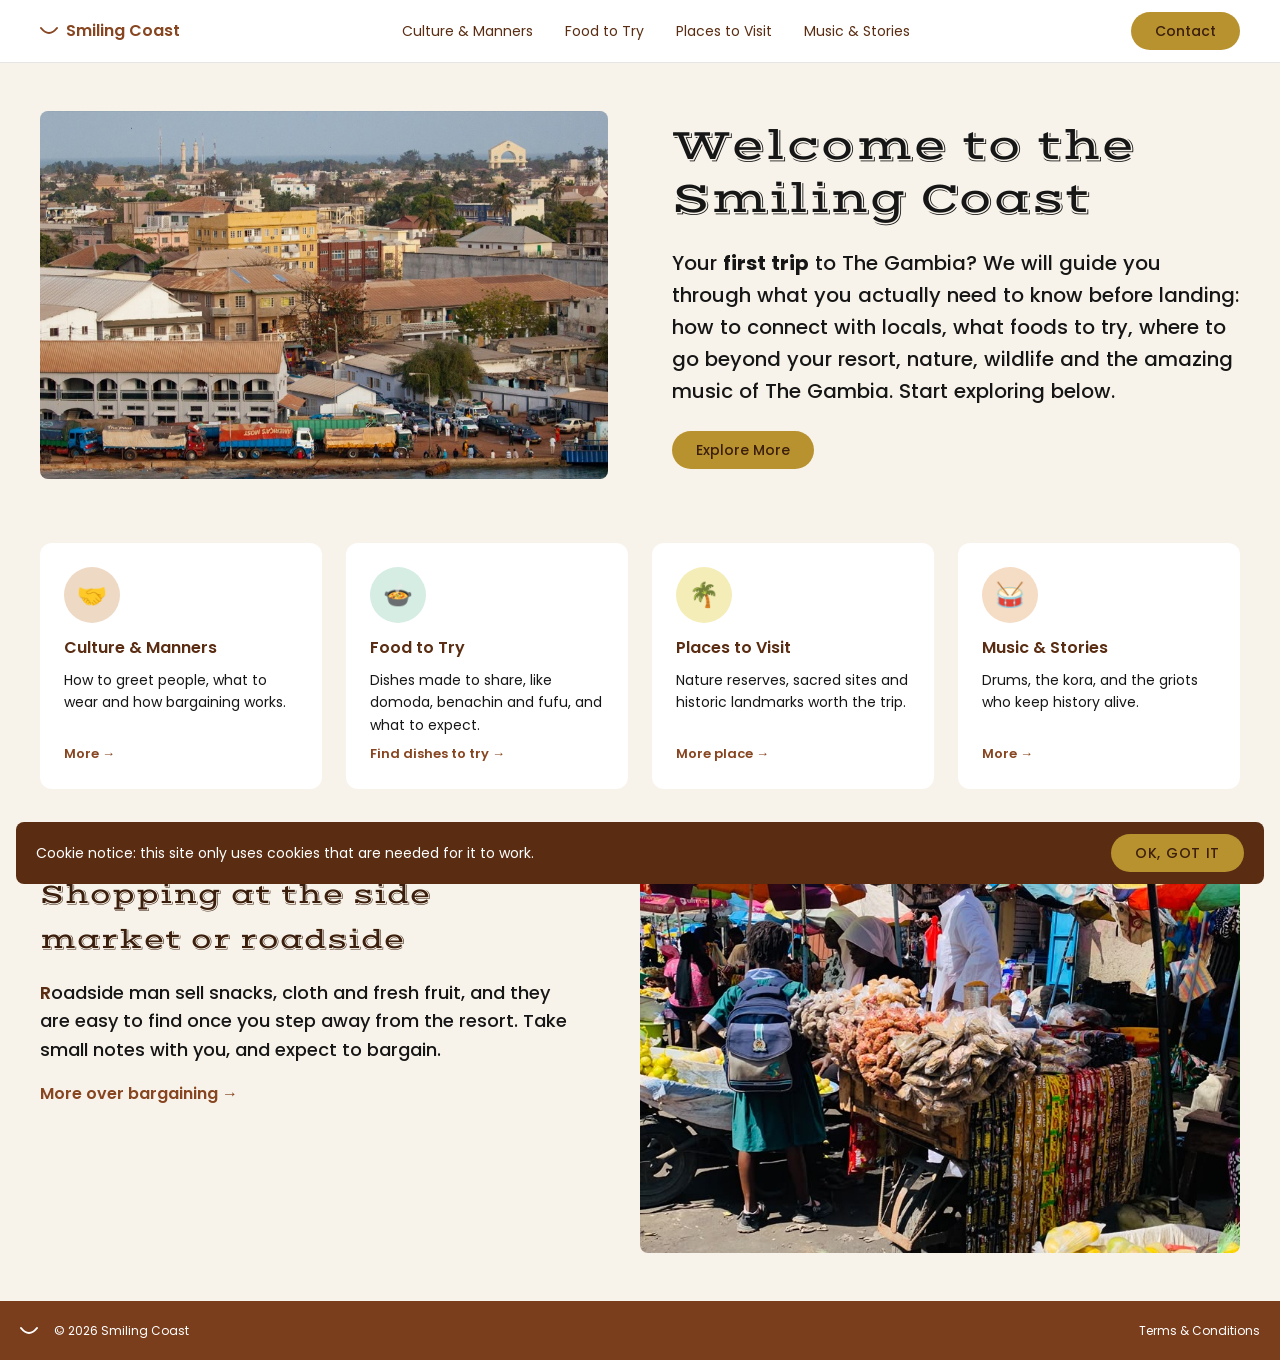
==== commit 9e8adc44: "edit some parts" ====
--- a/index.html
+++ b/index.html
@@ -49,7 +49,7 @@
 							<span class="card-icon">&#129309;</span>
 							<h3 class="card-label">Culture &amp; Manners</h3>
 							<p class="card-text">How to greet people, what to wear and how bargaining works.</p>
-							<span class="card-more">See what to wear &rarr;</span>
+							<span class="card-more">More &rarr;</span>
 						</a>
 					</li>
 					<li>
@@ -65,7 +65,7 @@
 							<span class="card-icon">&#127796;</span>
 							<h3 class="card-label">Places to Visit</h3>
 							<p class="card-text">Nature reserves, sacred sites and historic landmarks worth the trip.</p>
-							<span class="card-more">Pick where to go &rarr;</span>
+							<span class="card-more">More place &rarr;</span>
 						</a>
 					</li>
 					<li>
@@ -73,7 +73,7 @@
 							<span class="card-icon">&#129345;</span>
 							<h3 class="card-label">Music &amp; Stories</h3>
 							<p class="card-text">Drums, the kora, and the griots who keep history alive.</p>
-							<span class="card-more">Hear the kora &rarr;</span>
+							<span class="card-more">More &rarr;</span>
 						</a>
 					</li>
 				</ul>
@@ -85,8 +85,8 @@
 					<figcaption class="visually-hidden">Roadside stalls are where everyday life happens.</figcaption>
 				</figure>
 				<h2 class="media-h2">Shopping at the side market or roadside</h2>
-				<p class="market-text">Roadside man sell snacks, cloth and fresh fruit, and they’re easy to find once you step away from the resort. Take small notes with you, and expect to bargain.</p>
-				<p class="market-more"><a href="culture.html">More tips on bargaining &rarr;</a></p>
+				<p class="market-text">Roadside man sell snacks, cloth and fresh fruit, and they are easy to find once you step away from the resort. Take small notes with you, and expect to bargain.</p>
+				<p class="market-more"><a href="culture.html">More over bargaining &rarr;</a></p>
 			</article>
 		</main>
 
--- a/css/style.css
+++ b/css/style.css
@@ -478,7 +478,7 @@
 	max-width: 80rem;
 	margin: 2rem auto 0;
 	padding: 2.5rem 4rem;
-	background-color: #7A3E1D;
+	background-color: #F0DCC8;
 	color: #FFFFFF;
 	border-radius: 1rem;
 }
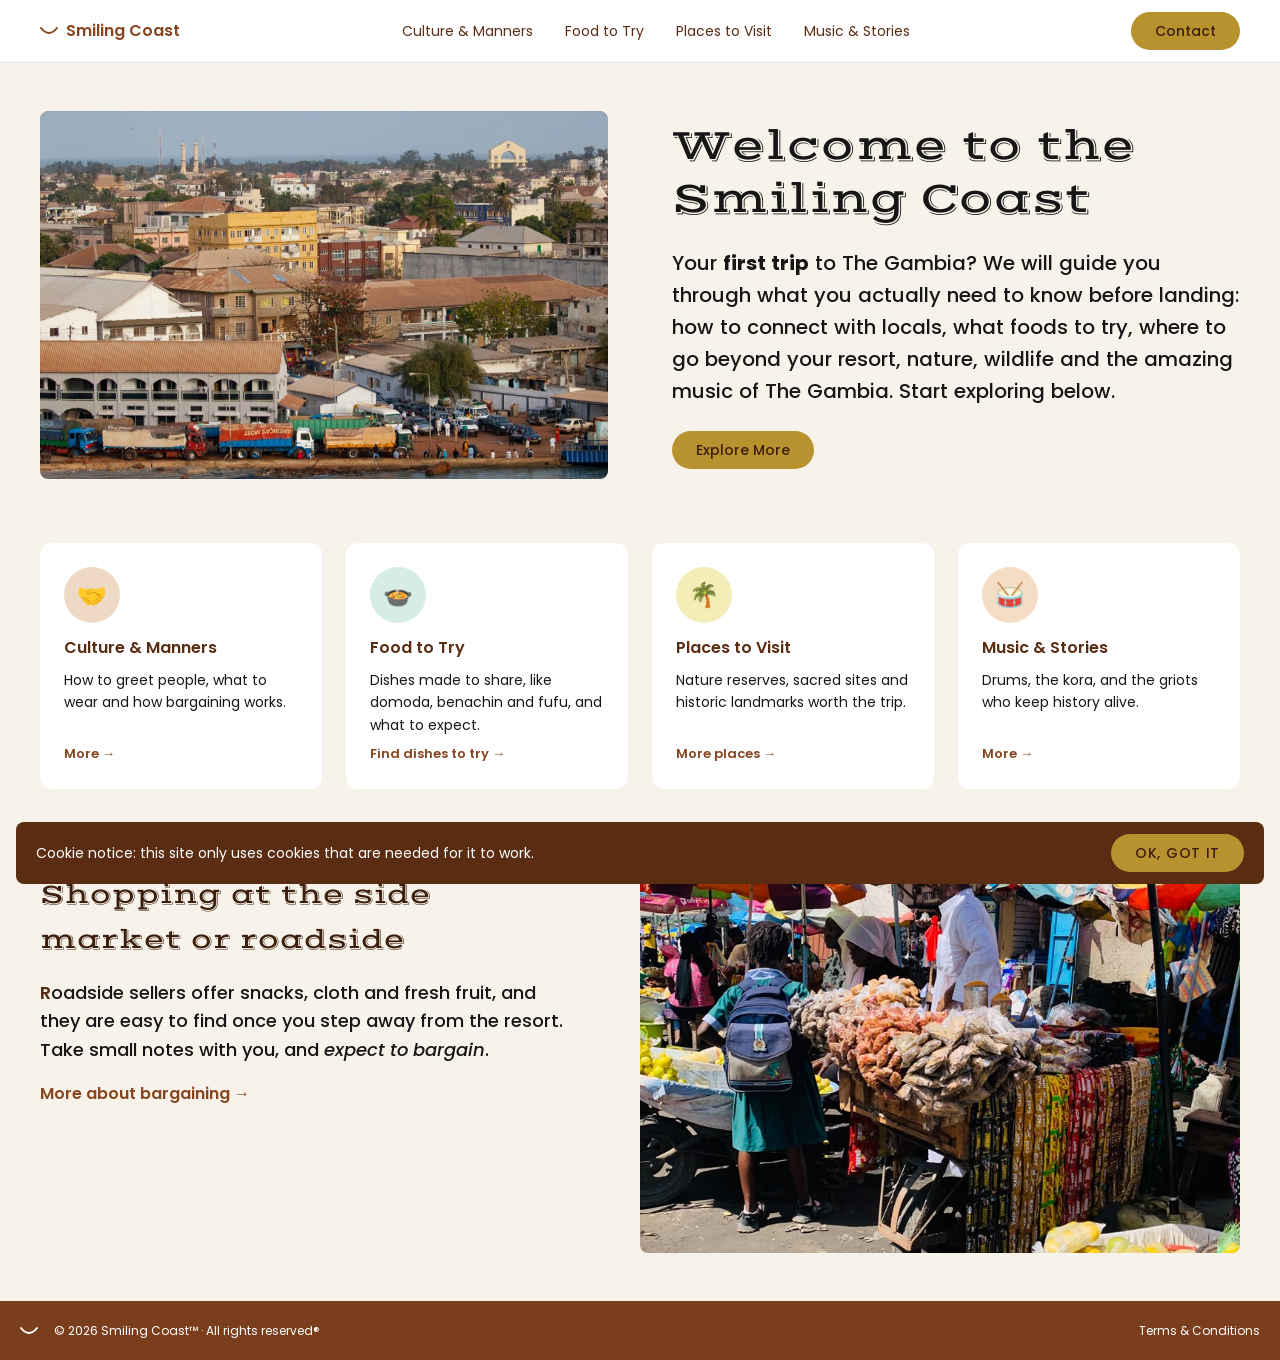
==== commit 5ce65b73: "edit content of the home and music page" ====
--- a/index.html
+++ b/index.html
@@ -65,7 +65,7 @@
 							<span class="card-icon">&#127796;</span>
 							<h3 class="card-label">Places to Visit</h3>
 							<p class="card-text">Nature reserves, sacred sites and historic landmarks worth the trip.</p>
-							<span class="card-more">More place &rarr;</span>
+							<span class="card-more">More places &rarr;</span>
 						</a>
 					</li>
 					<li>
@@ -85,15 +85,15 @@
 					<figcaption class="visually-hidden">Roadside stalls are where everyday life happens.</figcaption>
 				</figure>
 				<h2 class="media-h2">Shopping at the side market or roadside</h2>
-				<p class="market-text">Roadside man sell snacks, cloth and fresh fruit, and they are easy to find once you step away from the resort. Take small notes with you, and expect to bargain.</p>
-				<p class="market-more"><a href="culture.html">More over bargaining &rarr;</a></p>
+				<p class="market-text">Roadside sellers offer snacks, cloth and fresh fruit, and they are easy to find once you step away from the resort. Take small notes with you, and <em>expect to bargain</em>.</p>
+				<p class="market-more"><a href="culture.html">More about bargaining &rarr;</a></p>
 			</article>
 		</main>
 
 		<footer class="site-footer">
 			<p class="footer-info">
 				<svg class="logo-icon" width="18" height="10" viewBox="0 0 18 10"><path d="M1 2 Q9 12 17 2" fill="none" stroke="currentColor" stroke-width="2" stroke-linecap="round"/></svg>
-				<span class="footer-copy">&copy; 2026 Smiling Coast</span>
+				<span class="footer-copy">&copy; 2026 Smiling Coast&trade; &middot; All rights reserved&reg;</span>
 			</p>
 			<ul class="footer-links">
 				<li><a href="#">Terms &amp; Conditions</a></li>
--- a/css/style.css
+++ b/css/style.css
@@ -31,7 +31,8 @@
 }
 
 /* Gold button */
-.btn {
+.btn,
+.btn:visited {
 	display: inline-block;
 	padding: 0.5rem 1.5rem;
 	background-color: #B8922E;
@@ -43,6 +44,7 @@
 }
 
 .btn:hover,
+.btn:focus,
 .btn:active {
 	background-color: #5A2D12;
 	color: #FFFFFF;
@@ -83,13 +85,15 @@
 	list-style: none;
 }
 
-.site-nav li > a {
+.site-nav li > a,
+.site-nav li > a:visited {
 	color: #5A2D12;
 	font-size: 0.875rem;
 	text-decoration: none;
 }
 
 .site-nav li > a:hover,
+.site-nav li > a:focus,
 .site-nav li > a:active {
 	color: #B8922E;
 	text-decoration: underline;
@@ -102,25 +106,25 @@
 	border-radius: 2rem;
 }
 
-.site-nav a[aria-current="page-culture"] {
+.site-nav a.nav-culture {
 	padding: 0.375rem 0.75rem;
 	background-color: #F0DCC8;
 	border-radius: 2rem;
 }
 
-.site-nav a[aria-current="page-food"] {
+.site-nav a.nav-food {
 	padding: 0.375rem 0.75rem;
 	background-color: #DBF1E3;
 	border-radius: 2rem;
 }
 
-.site-nav a[aria-current="page-place"] {
+.site-nav a.nav-place {
 	padding: 0.375rem 0.75rem;
 	background-color: #FBF0C8;
 	border-radius: 2rem;
 }
 
-.site-nav a[aria-current="page-music"] {
+.site-nav a.nav-music {
 	padding: 0.375rem 0.75rem;
 	background-color: #FBE3CC;
 	border-radius: 2rem;
@@ -153,12 +157,14 @@
 	list-style: none;
 }
 
-.footer-links a {
+.footer-links a,
+.footer-links a:visited {
 	color: #FFFFFF;
 	text-decoration: none;
 }
 
 .footer-links a:hover,
+.footer-links a:focus,
 .footer-links a:active {
 	text-decoration: underline;
 }
@@ -333,6 +339,7 @@
 }
 
 .card:hover .card-label,
+.card:focus .card-label,
 .card:active .card-label {
 	text-decoration: underline;
 }
@@ -374,13 +381,15 @@
 	font-weight: 600;
 }
 
-.market-more a {
+.market-more a,
+.market-more a:visited {
 	color: #874520;
 	font-weight: 600;
 	text-decoration: none;
 }
 
 .market-more a:hover,
+.market-more a:focus,
 .market-more a:active {
 	text-decoration: underline;
 }
@@ -478,7 +487,7 @@
 	max-width: 80rem;
 	margin: 2rem auto 0;
 	padding: 2.5rem 4rem;
-	background-color: #F0DCC8;
+	background-color: #7A3E1D;
 	color: #FFFFFF;
 	border-radius: 1rem;
 }
@@ -698,8 +707,7 @@
 
 .contact-intro p:last-child {
 	max-width: 30rem;
-	font-weight: 500;
-	
+	font-weight: 500;	
 }
 
 .contact-badge {
@@ -821,12 +829,14 @@
 	font-size: 0.6875rem;
 }
 
-.contact-list a {
+.contact-list a,
+.contact-list a:visited {
 	color: inherit;
 	text-decoration: none;
 }
 
-.contact-list a:hover {
+.contact-list a:hover,
+.contact-list a:focus {
 	text-decoration: underline;
 }
 
@@ -1105,3 +1115,11 @@
 		grid-column: auto;
 	}
 }
+
+
+/* ---------- PC ---------- */
+@media (min-width: 769px) {
+	.site-header {
+		flex-direction: row;
+	}
+}
